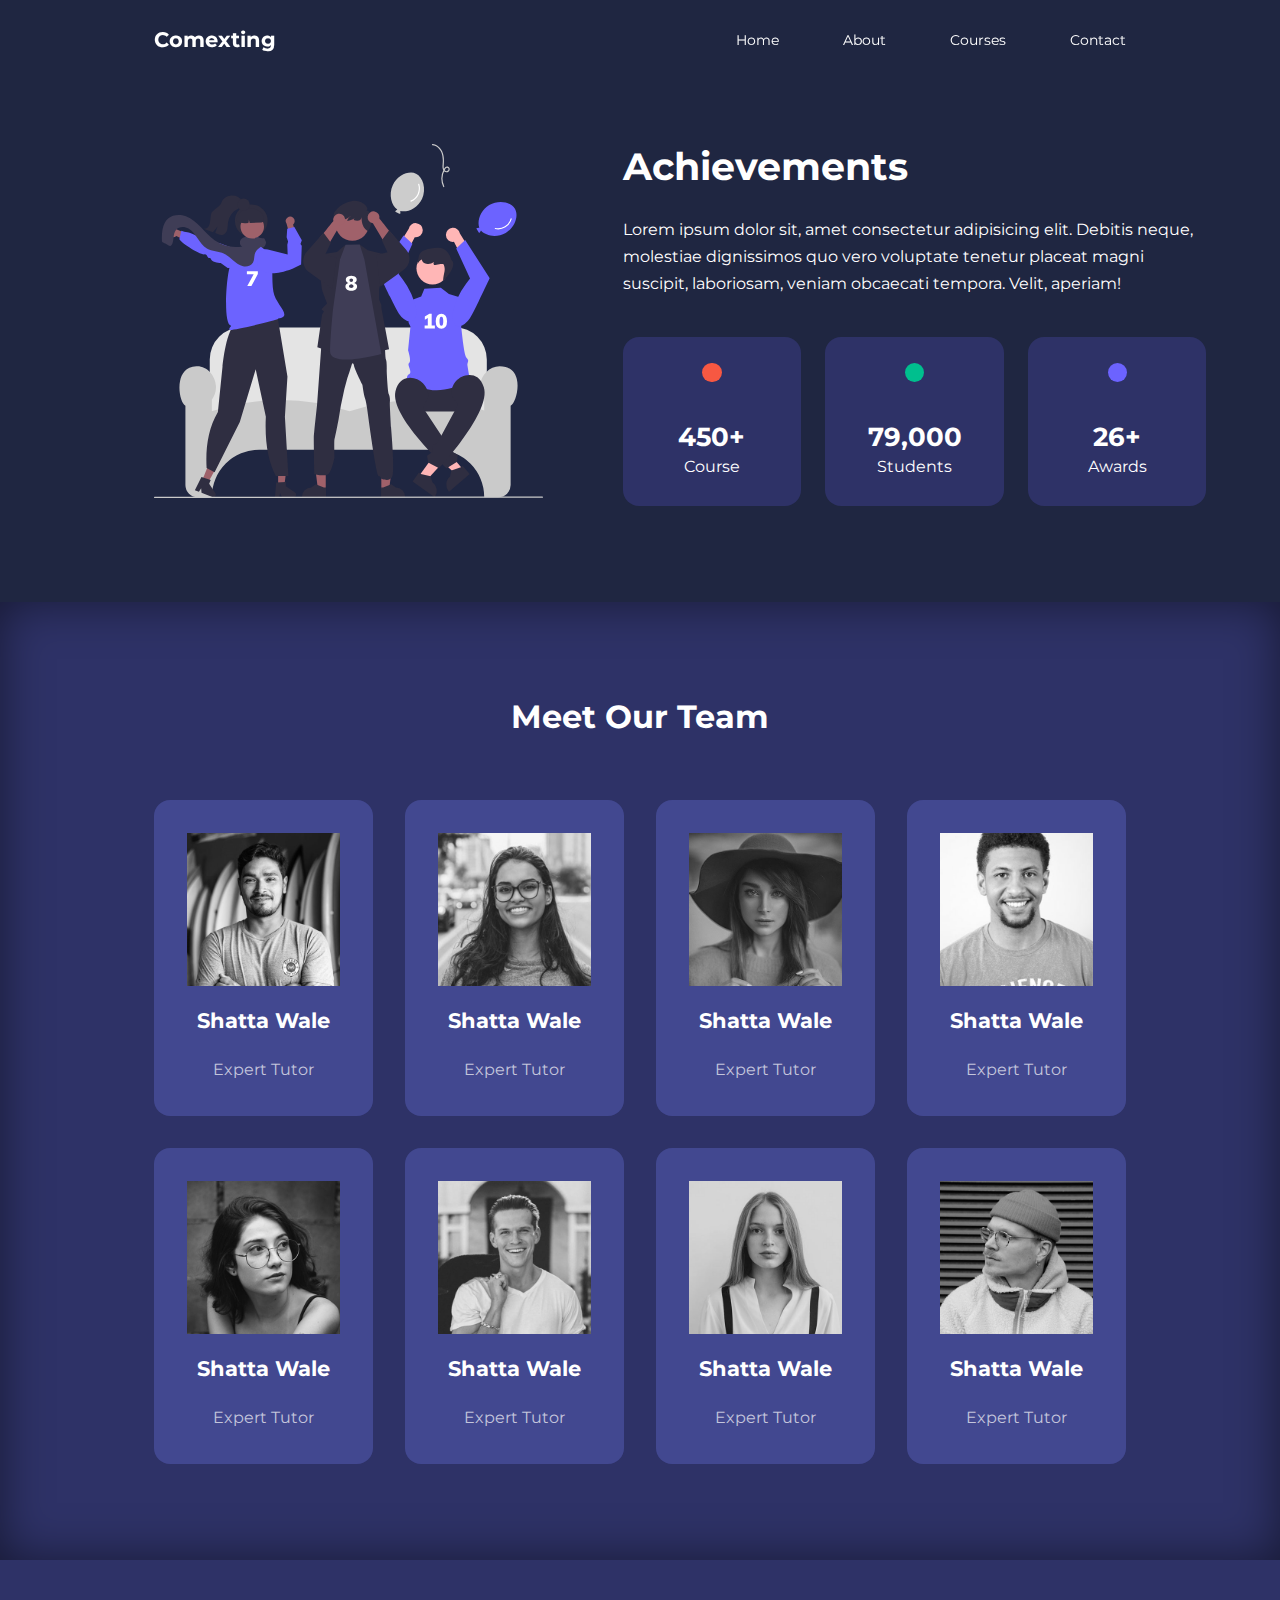
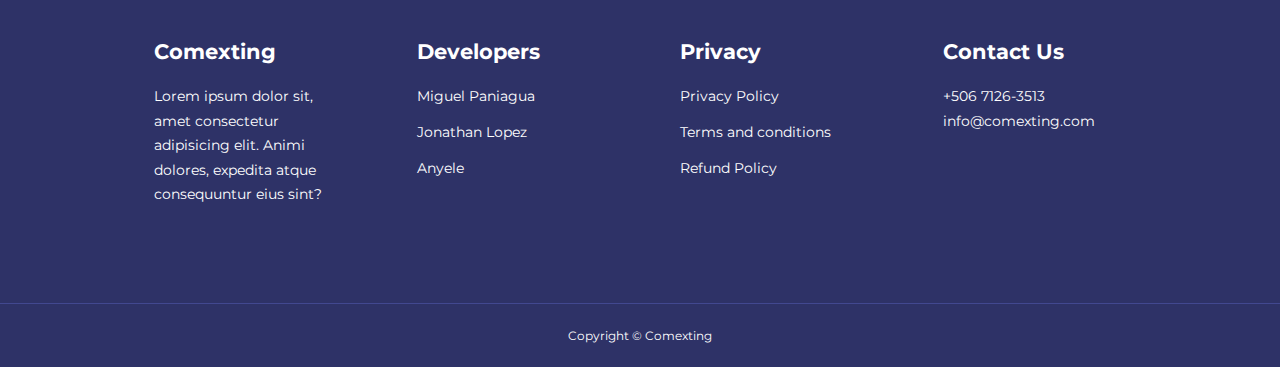
==== routes/about.html @ e9eec213 "Agregados" ====
<!DOCTYPE html>
<html lang="en">
<head>
    <meta charset="UTF-8">
    <meta http-equiv="X-UA-Compatible" content="IE=edge">
    <meta name="viewport" content="width=device-width, initial-scale=1.0">
    <title> Comexting | About </title>
    <!-- GOOGLE FONTS (MONTSERRAT) -->
    <link rel="preconnect" href="https://fonts.googleapis.com">
    <link rel="preconnect" href="https://fonts.gstatic.com" crossorigin>
    <link href="https://fonts.googleapis.com/css2?family=Montserrat:wght@300;400;500;600;700;800;900&display=swap" rel="stylesheet">
    <!-- INCONSCOUT CDN -->
    <link rel="stylesheet" href="https://unicons.iconscout.com/release/v4.0.0/css/line.css">
    <!-- CSS -->
    <link rel="stylesheet" href="../css/style.css">
    <link rel="stylesheet" href="../css/about.css">
</head>
<body>
    <!-- =========== START OF NAVBAR ============= -->
    <nav>
        <div class="container nav__container">
            <a href="index.html"><h4>Comexting</h4></a>
            <ul class="nav__menu">
                <li><a href="../index.html">Home</a></li>
                <li><a href="./routes/about.html">About</a></li>
                <li><a href="../routes/courses.html">Courses</a></li>
                <li><a href="../routes/contact.html">Contact</a></li>
            </ul>
            <!-- BUTTON OPEN -->
            <button id="open-menu-btn"><i class="uil uil-bars"></i></button>
            <!-- BUTTON CLOSE -->
            <button id="close-menu-btn"><i class="uil uil-multiply"></i></button>
        </div>
    </nav>
    <!-- =========== END OF NAVBAR ============= -->
    
    <!-- =========== START OF ACHIEVEMENTS ============= -->
    <section class="about__achievements">
        <div class="container about__achievements-container">
            <div class="about__achievements-left">
                <img src="../img/about achievements.svg" alt="Sobre">
            </div>
            <div class="about__achievements-right">
                <h1>Achievements</h1>
                <p>
                    Lorem ipsum dolor sit, amet consectetur adipisicing elit. Debitis neque, 
                    molestiae dignissimos quo vero voluptate tenetur placeat magni suscipit, 
                    laboriosam, veniam obcaecati tempora. Velit, aperiam!
                </p>
                <div class="achievements__cards">

                    <article class="achievements__card">
                        <span class="achievement__icon">
                            <i class="uil uil-video"></i>
                        </span>
                        <h3>450+</h3>
                        <p>Course</p>
                    </article>
                    
                    <article class="achievements__card">
                        <span class="achievement__icon">
                            <i class="uil uil-users-alt"></i>
                        </span>
                        <h3>79,000</h3>
                        <p>Students</p>
                    </article>
                    
                    <article class="achievements__card">
                        <span class="achievement__icon">
                            <i class="uil uil-trophy"></i>
                        </span>
                        <h3>26+</h3>
                        <p>Awards</p>
                    </article>
                    
                </div>
            </div>
        </div>
    </section>
    <!-- =========== END OF ACHIEVEMENTS ============= -->

    <!-- =========== START OF ABOUT TEAM ============= -->
    <section class="team">
        <h2>Meet Our Team</h2>
        <container class="container team__container">

            <article class="team__member">
                <div class="team__member-image">
                    <img src="../img/tm1.jpg" alt="Teacher">
                </div>
                <div class="team__member-info">
                    <h4>Shatta Wale</h4>
                    <p>Expert Tutor</p>
                </div>
                <div class="team__member-socials">
                    <a href="https://instagram.com" target="_blank"><i class="uil uil-instagram"></i></a>
                    <a href="https://twitter.com" target="_blank"><i class="uil uil-twitter-alt"></i></i></a>
                    <a href="https://linkedin.com" target="_blank"><i class="uil uil-linkedin-alt"></i></i></a>
                </div>
            </article>

            <article class="team__member">
                <div class="team__member-image">
                    <img src="../img/tm2.jpg" alt="Teacher">
                </div>
                <div class="team__member-info">
                    <h4>Shatta Wale</h4>
                    <p>Expert Tutor</p>
                </div>
                <div class="team__member-socials">
                    <a href="https://instagram.com" target="_blank"><i class="uil uil-instagram"></i></a>
                    <a href="https://twitter.com" target="_blank"><i class="uil uil-twitter-alt"></i></i></a>
                    <a href="https://linkedin.com" target="_blank"><i class="uil uil-linkedin-alt"></i></i></a>
                </div>
            </article>

            <article class="team__member">
                <div class="team__member-image">
                    <img src="../img/tm3.jpg" alt="Teacher">
                </div>
                <div class="team__member-info">
                    <h4>Shatta Wale</h4>
                    <p>Expert Tutor</p>
                </div>
                <div class="team__member-socials">
                    <a href="https://instagram.com" target="_blank"><i class="uil uil-instagram"></i></a>
                    <a href="https://twitter.com" target="_blank"><i class="uil uil-twitter-alt"></i></i></a>
                    <a href="https://linkedin.com" target="_blank"><i class="uil uil-linkedin-alt"></i></i></a>
                </div>
            </article>

            <article class="team__member">
                <div class="team__member-image">
                    <img src="../img/tm4.jpg" alt="Teacher">
                </div>
                <div class="team__member-info">
                    <h4>Shatta Wale</h4>
                    <p>Expert Tutor</p>
                </div>
                <div class="team__member-socials">
                    <a href="https://instagram.com" target="_blank"><i class="uil uil-instagram"></i></a>
                    <a href="https://twitter.com" target="_blank"><i class="uil uil-twitter-alt"></i></i></a>
                    <a href="https://linkedin.com" target="_blank"><i class="uil uil-linkedin-alt"></i></i></a>
                </div>
            </article>

            <article class="team__member">
                <div class="team__member-image">
                    <img src="../img/tm5.jpg" alt="Teacher">
                </div>
                <div class="team__member-info">
                    <h4>Shatta Wale</h4>
                    <p>Expert Tutor</p>
                </div>
                <div class="team__member-socials">
                    <a href="https://instagram.com" target="_blank"><i class="uil uil-instagram"></i></a>
                    <a href="https://twitter.com" target="_blank"><i class="uil uil-twitter-alt"></i></i></a>
                    <a href="https://linkedin.com" target="_blank"><i class="uil uil-linkedin-alt"></i></i></a>
                </div>
            </article>

            <article class="team__member">
                <div class="team__member-image">
                    <img src="../img/tm6.jpg" alt="Teacher">
                </div>
                <div class="team__member-info">
                    <h4>Shatta Wale</h4>
                    <p>Expert Tutor</p>
                </div>
                <div class="team__member-socials">
                    <a href="https://instagram.com" target="_blank"><i class="uil uil-instagram"></i></a>
                    <a href="https://twitter.com" target="_blank"><i class="uil uil-twitter-alt"></i></i></a>
                    <a href="https://linkedin.com" target="_blank"><i class="uil uil-linkedin-alt"></i></i></a>
                </div>
            </article>

            <article class="team__member">
                <div class="team__member-image">
                    <img src="../img/tm7.jpg" alt="Teacher">
                </div>
                <div class="team__member-info">
                    <h4>Shatta Wale</h4>
                    <p>Expert Tutor</p>
                </div>
                <div class="team__member-socials">
                    <a href="https://instagram.com" target="_blank"><i class="uil uil-instagram"></i></a>
                    <a href="https://twitter.com" target="_blank"><i class="uil uil-twitter-alt"></i></i></a>
                    <a href="https://linkedin.com" target="_blank"><i class="uil uil-linkedin-alt"></i></i></a>
                </div>
            </article>

            <article class="team__member">
                <div class="team__member-image">
                    <img src="../img/tm8.jpg" alt="Teacher">
                </div>
                <div class="team__member-info">
                    <h4>Shatta Wale</h4>
                    <p>Expert Tutor</p>
                </div>
                <div class="team__member-socials">
                    <a href="https://instagram.com" target="_blank"><i class="uil uil-instagram"></i></a>
                    <a href="https://twitter.com" target="_blank"><i class="uil uil-twitter-alt"></i></i></a>
                    <a href="https://linkedin.com" target="_blank"><i class="uil uil-linkedin-alt"></i></i></a>
                </div>
            </article>
        </container>
    </section>
    <!-- =========== END OF ABOUT TEAM ============= -->

    <!-- =========== START OF FOOTER ============= -->
    <footer>
        <div class="container footer__container">

            <div class="footer__1">
                <a href="../index.html" class="footer__logo"><h4>Comexting</h4></a>
                <p>
                    Lorem ipsum dolor sit, amet consectetur adipisicing elit. 
                    Animi dolores, expedita atque consequuntur eius sint?
                </p>
            </div>

            <div class="footer__2">
                <h4>Developers</h4>
                <ul class="permalinks">
                    <li><a href="www.miguel-paniagua.com">Miguel Paniagua</a></li>
                    <li><a href="www.jonathan-lopez.com">Jonathan Lopez</a></li>
                    <li><a href="www.Anyele.com">Anyele</a></li>
                </ul>
            </div>

            <div class="footer__3">
                <h4>Privacy</h4>
                <ul class="privacy">
                    <li><a href="#">Privacy Policy</a></li>
                    <li><a href="#">Terms and conditions</a></li>
                    <li><a href="#">Refund Policy</a></li>
                </ul>
            </div>

            <div class="footer__4">
                <h4>Contact Us</h4>
                <div>
                    <p>+506 7126-3513</p>
                    <p>info@comexting.com</p>
                </div>

                <ul class="footer__socials">
                    <li>
                        <a href="#"><i class="uil uil-facebook-f"></i></a>
                    </li>
                    <li>
                        <a href="#"><i class="uil uil-instagram-alt"></i></a>
                    </li>
                    <li>
                        <a href="#"><i class="uil uil-twitter"></i></a>
                    </li>
                    <li>
                        <a href="#"><i class="uil uil-linkedin-alt"></i></a>
                    </li>
                </ul>
            </div>
        </div>
        <div class="footer__copyright">
            <small>Copyright &copy; Comexting</small>
        </div>
    </footer>
    <!-- =========== END OF FOOTER ============= -->


    <!-- Scripts -->
    <script src="../js/main.js"></script>
</body>
</html>
---- css/style.css ----
*{
    margin: 0;
    padding: 0;
    border: 0;
    outline: 0;
    text-decoration: none;
    list-style: none;
    box-sizing: border-box;
}

:root{
    --color-primary: #6c63ff;
    --color-success: #00bf8e;
    --color-warning: #f7c94b;
    --color-danger: #f75842;
    --color-danger-variant: rgba(247, 88, 66, 0.4);
    --color-white: #fff;
    --color-light: rgba(255, 255, 255, 0.7);
    --color-black: #000;
    --color-bg: #1f2641;
    --color-bg1: #2e3267;
    --color-bg2: #424890;

    --container-width-lg: 76%;
    --container-width-md: 90%;
    --container-width-sm: 94%;

    --transition: all 400ms ease;
}

body{
    font-family: 'Montserrat', sans-serif;
    line-height: 1.7;
    color: var(--color-white);
    background: var(--color-bg);
}

.container{
    width: var(--container-width-lg);
    margin: 0 auto;
}

section{
    padding: 6rem 0;
}

section h2{
    text-align: center;
    margin-bottom: 4rem;
}

h1, h2, h3, h4, h5 {
    line-height: 1.2;
}

h1{
    font-size: 2.4rem;
}

h2{
    font-size: 2rem;
}

h3{
    font-size: 1.6rem;
}

h4{
    font-size: 1.3rem;
}

a{
    color: var(--color-white);

}

img {
    width: 100%;
    display: block;
    object-fit: cover;
}

.btn{
    display: inline-block;
    background: var(--color-white);
    color: var(--color-black);
    padding: 1rem 2rem;
    border: 1px solid transparent;
    font-weight: 500;
    transition: var(--transition);
}

.btn:hover{
    background: transparent;
    color: var(--color-white);
    border-color: var(--color-white);
}

.btn-primary{
    background: var(--color-danger);
    color: var(--color-white);
}

/* ========================= NAVBAR ====================== */
nav{
    background: transparent;
    width: 100vw;
    height: 5rem;
    position: fixed;
    top: 0;
    z-index: 11;
}

/* change navbar styles on scroll using javascript */
.window-scroll{
    background: var(--color-primary);
    box-shadow: 0 1rem 2rem rgba(0, 0, 0, 0.2);
    transition: var(--transition);
}

.nav__container{
    height: 100%;
    display: flex;
    justify-content: space-between;
    align-items: center;
}

nav button{
    display: none;
}

.nav__menu {
    display: flex;
    align-items: center;
    gap: 4rem;
}

.nav__menu a {
    font-size: 0.9rem;
    transition: var(--transition)
}

.nav__menu a:hover{
    color: var(--color-bg2);
}

/* ========================= HAEDER ====================== */

header{
    position: relative;
    top: 5rem;
    overflow: hidden;
    height: 70vh;
    margin-bottom: 5rem;
}

.header__container{
    display: grid;
    grid-template-columns: 1fr 1fr;
    align-items: center;
    gap: 5rem;
    height: 100%;
}

.header__left p{
    margin: 1rem 0 2.4rem;
}

/* ========================= CATEGORIES ====================== */

.categories{
    background: var(--color-bg1);
    height: 29rem;
}

.categories h1{
    line-height: 1;
    margin-bottom: 3rem;
}

.categories__container{
    display: grid;
    grid-template-columns: 40% 60%;
}

.categories__left{
    margin-left: 4rem;
}

.categories__left p{
    margin: 1rem 0 3rem;
}

.categories__right{
    display: grid;
    grid-template-columns: repeat(3, 1fr);
    gap: 1.2rem;
}

.category{
    background: var(--color-bg2);
    padding: 2rem;
    border-radius: 2rem;
    transition: var(--transition);
}

.category:hover{
    box-shadow: 0 3rem 3rem rgba(0, 0, 0, 0.3);
    z-index: 1;
}

.category:nth-child(2) .category__icon{
    background: var(--color-danger);
}
.category:nth-child(3) .category__icon{
    background: var(--color-success);
}
.category:nth-child(4) .category__icon{
    background: var(--color-warning);
}
.category:nth-child(5) .category__icon{
    background: var(--color-success);
}

.category__icon{
    background: var(--color-primary);
    padding: 0.7rem;
    border-radius: 0.9rem;
}

.category h5{
    margin: 2rem 0 1rem;
}

.category p {
    font-size: 0.85rem;
}

/* ========================= POPULAR COURSES ====================== */

.courses{
    margin-top: 10rem;
}

.courses__container{
    display: grid;
    grid-template-columns: repeat(3, 1fr);
    gap: 2rem;
}

.course{
    background: var(--color-bg1);
    text-align: center;
    border: 1px solid transparent;
    transition: var(--transition);
}

.course:hover{
    background: transparent;
    border-color: var(--color-primary);
}

.course__info{
    padding: 2rem;
}

.course__info p{
    margin: 1.2rem 0 2rem;
    font-size: 0.9rem;
}

/* ========================= FAQs ====================== */

.faqs {
    background: var(--color-bg1);
    box-shadow: inset 0 0 3rem rgba(0, 0, 0, 0.5);
}

.faqs__container{
    display: grid;
    grid-template-columns: 1fr 1fr;
    gap: 1rem;
}

.faq{
    padding: 2rem;
    display: flex;
    align-items: center;
    gap: 1.4rem;
    height: fit-content;
    background: var(--color-primary);
    cursor: pointer;
}

.faq h4{
    font-size: 1rem;
    line-height: 2.2;
}

.faq__icon{
    align-self: flex-start;
    font-size: 1.2rem;
}

.faq p{
    margin-top: 0.8rem;
    display: none;
}

.faq.open p{
    display: block;
}

/* ========================= TESTIMONIALS ====================== */

.testimonials__container{
    overflow-x: hidden;
    position: relative;
    margin-bottom: 5rem;
}

.testimonial{
    padding-top: 2rem;
}

.avatar{
    width: 6rem;
    height: 6rem;
    border-radius: 50%;
    overflow: hidden;
    margin: 0 auto 1rem;
    border: 1rem solid var(--color-bg1);
}

.testimonial__info{
    text-align: center;
}

.testimonial__body{
    background: var(--color-primary);
    padding: 2rem;
    margin-top: 3rem;
    position: relative;
}

.testimonial__body::before{
    content: "";
    display: block;
    background: linear-gradient(
    135deg,
    transparent, 
    var(--color-primary),
    var(--color-primary),
    var(--color-primary)
    );
    width: 3rem;
    height: 3rem;
    position: absolute;
    left: 50%;
    top: -1.5rem;
    transform: rotate(45deg);
}

/* ========================= FOOTER ====================== */
footer{
    background: var(--color-bg1);
    padding-top: 5rem;
    font-size: 0.9rem;
}

.footer__container{
    display: grid;
    grid-template-columns: repeat(4, 1fr);
    gap: 5rem;
}

.footer__container > div h4{
    margin-bottom: 1.2rem;
}

.footer__1 p {
    margin: 0rem 0 2rem;
}

footer ul li {
    margin-bottom: 0.7rem;
}

footer ul li a:hover{
    text-decoration: underline;
}

.footer__socials{
    display: flex;
    gap: 1rem;
    font-size: 1.2rem;
    margin-top: 2rem;
}

.footer__copyright{
    text-align: center;
    margin-top: 4rem;
    padding: 1.2rem 0;
    border-top: 1px solid var(--color-bg2);
}

/* ========================================= MEDIA QUERIES (TABLES) ============================== */
@media screen and (max-width: 1024px){

    .container{
        width: var(--container-width-md);
    }

    h1{
        font-size: 2.2rem;
    }

    h2{
        font-size: 1.7rem;
    }

    h3{
        font-size: 1.4rem;
    }

    h4{
        font-size: 1.2rem;
    }

    /* ======================================= NAVBAR ============================== */
    nav button{
        display: inline-block;
        background: transparent;
        font-size: 1.8rem;
        color: var(--color-white);
        cursor: pointer;
    }

    nav button#close-menu-btn{
        display: none;
    }

    .nav__menu{
        position: fixed;
        top: 5rem;
        right:5%;
        height: fit-content;
        width: 18rem;
        flex-direction: column;
        gap: 0;
        display: none;
    }

    .nav__menu li{
        width: 100%;
        height: 5.8rem;
        animation: animeNavItems 400ms linear forwards;
        transform-origin: top right;
        opacity: 0;
    }

    .nav__menu li:nth-child(2){
        animation-delay: 200ms;
    }

    .nav__menu li:nth-child(3){
        animation-delay: 400ms;
    }

    .nav__menu li:nth-child(4){
        animation-delay: 600ms;
    }



    @keyframes animeNavItems{
        0% {
            transform: rotateZ(-90deg);
        }
        100% {
            transform: rotateZ(0);
            opacity: 1;
        }
    }

    .nav__menu li a{
        background: var(--color-primary);
        box-shadow: -4rem 6rem 10rem rgba(0, 0, 0, 0.6);
        width: 100%;
        height: 100%;
        display: grid;
        place-items: center;
    }

    .nav__menu li a:hover{
        background: var(--color-bg2);
        color: var(--color-white);
    }

    /* ======================================= HEADER ============================== */
    .header{
        height: 52vh;
        margin-bottom: 4rem;
    }

    .header__container{
        gap: 0;
        padding-bottom: 3rem;
    }

    /* ======================================= CATEGORIES ============================== */
    .categories{
        height: auto;
    }

    .categories__container{
        grid-template-columns: 1fr;
        gap: 3rem;
    }

    .categories__left{
        margin-right: 0;
    }

    /* ======================================= POPULAR COURSES ============================== */
    .courses{
        margin-top: 0;
    }

    .courses__container{
        grid-template-columns: 1fr 1fr;
    }

    /* ======================================= FAQs ============================== */
    .faqs__container{
        grid-template-columns: 1fr;
    }

    .faq{
        padding: 1.5rem;
    }

    /* ======================================= FOOTER ============================== */
    .footer__container{
        grid-template-columns: 1fr 1fr;
    }
}

    /* ======================================= MEDIA QUERIES (PHONES) ============================== */
@media screen and ( max-width: 600px ){
    .container{
        width: var(--container-width-sm);
    }

        /* ======================================= NAVBAR ============================== */
        .nav__menu{
            right: 3%;
        }

        /* ======================================= HEADER ============================== */
        header{
            height: 100vh;
        }

        .header__container{
            grid-template-columns: 1fr;
            text-align: center;
            margin-top: -2rem;
        }

        .header__left p {
            margin-bottom: 1.3rem;
        }

        /* ======================================= CATEGORIES ============================== */
        .categories__right{
            grid-template-columns: 1fr 1fr;
            gap: 0.7rem;
        }
        
        .category{
            padding: 1rem;
            border-radius: 1rem;
        }
        
        .category__icon{
            margin-top: 4px;
            display: inline-block;
        }

        /* ======================================= POPULAR COURSES ============================== */
        .courses__container{
            grid-template-columns: 1fr;
        }

        /* ======================================= TESTIMONIALS ============================== */
        .testimonial__body{
            padding: 1.2rem;
        }

        /* ======================================= FOOTER ============================== */
        .footer__container{
            grid-template-columns: 1fr;
            text-align: center;
            gap: 2rem;
        }

        .footer__1 p{
            margin: 1rem auto;
        }

        .footer__socials{
            justify-content: center;
        }
}
---- css/about.css ----
/*-- =========== ACHIVEMENTS ============= --*/
.about__achievements{
    margin-top: 3rem;
}

.about__achievements-container{
    display: grid;
    grid-template-columns: 40% 60%;
    gap: 5rem;
}

.about__achievements-right > p{
    margin: 1.6rem 0 2.5rem;
}

.achievements__cards{
    display: grid;
    grid-template-columns: repeat(3, 1fr);
    gap: 1.5rem;
}

.achievements__card{
    background: var(--color-bg1);
    padding: 1.6rem;
    border-radius: 1rem;
    text-align: center;
    transition: var(--color-bg2);
}

.achievements__card:hover{
    background: var(--color-bg2);
    box-shadow: 0 3rem 3rem rgba(0, 0, 0, 0.3);
}

.achievement__icon{
    background: var(--color-danger);
    padding: 0.6rem;
    border-radius: 1rem;
    display: inline-block;
    margin-bottom: 2rem;
    font-size: 2rem;
}

.achievements__card:nth-child(2) 
.achievement__icon{
    background: var(--color-success);
}

.achievements__card:nth-child(3) 
.achievement__icon{
    background: var(--color-primary);
}

.achievement__card p{
    margin-top: 1rem;
}
/*-- =========== END ACHIVEMENTS ============= --*/

/*-- =========== TEAM ============= --*/
.team{
    background: var(--color-bg1);
    box-shadow: inset 0 0 3rem rgba(0, 0, 0, 0.5);
}

.team__container{
    display: grid;
    grid-template-columns: repeat(4, 1fr);
    gap: 2rem;
}

.team__member{
    background: var(--color-bg2);
    padding: 2rem;
    border: 1px solid transparent;
    border-radius: 1rem;
    transition: var(--transition);
    position: relative;
    overflow: hidden;
}

.team__member:hover{
    background: transparent;
    border-color: var(--color-primary);
}

.team__member-image img{
    filter: saturate(0);
}

.team__member:hover img{
    filter: saturate(1);
}

.team__member-info *{
    text-align: center;
    margin-top: 1.4rem;
}

.team__member-info p {
    color: var(--color-light);
}

.team__member-socials{
    position: absolute;
    top: 50%;
    transform: translateY(-50%);
    right: -100%;
    display: flex;
    flex-direction: column;
    background: var(--color-primary);
    border-radius: 1rem 0 0 1rem;
    box-shadow: -2rem 0 2rem rgba(0, 0, 0, 0.3);
    transition: var(--transition);
}

.team__member:hover 
.team__member-socials{
    right: 0;
}

.team__member-socials a {
    padding: 1rem;
}

/*-- =========== MEDIA QUERIES (TABLETS) ============= --*/
@media screen and (max-width: 1024px){
    .about__achievements{
        margin-top: 2rem;
    }

    .about__achievements-container{
        grid-template-columns: 1fr;
        gap: 4rem;
    }

    .about__achievements-left{
        width: 80%;
        margin: 0 auto;
    }

    .team__container{
        grid-template-columns: repeat(3, 1fr);
        gap: 1.5rem;
    }

    .team__member{
        padding: 1rem;
    }
}

/*-- =========== MEDIA QUERIES (MOBILE) ============= --*/
@media screen and (max-width: 600px){
    .achievements__cards{
        grid-template-columns: 1fr 1fr;
        gap: 0.7rem;
    }

    .team__container{
        grid-template-columns: 1fr 1fr;
        gap: 0.7rem;
    }

    .team__member{
        padding: 0;
    }

    .team__member p {
        margin-bottom: 1.5rem;
    }
}
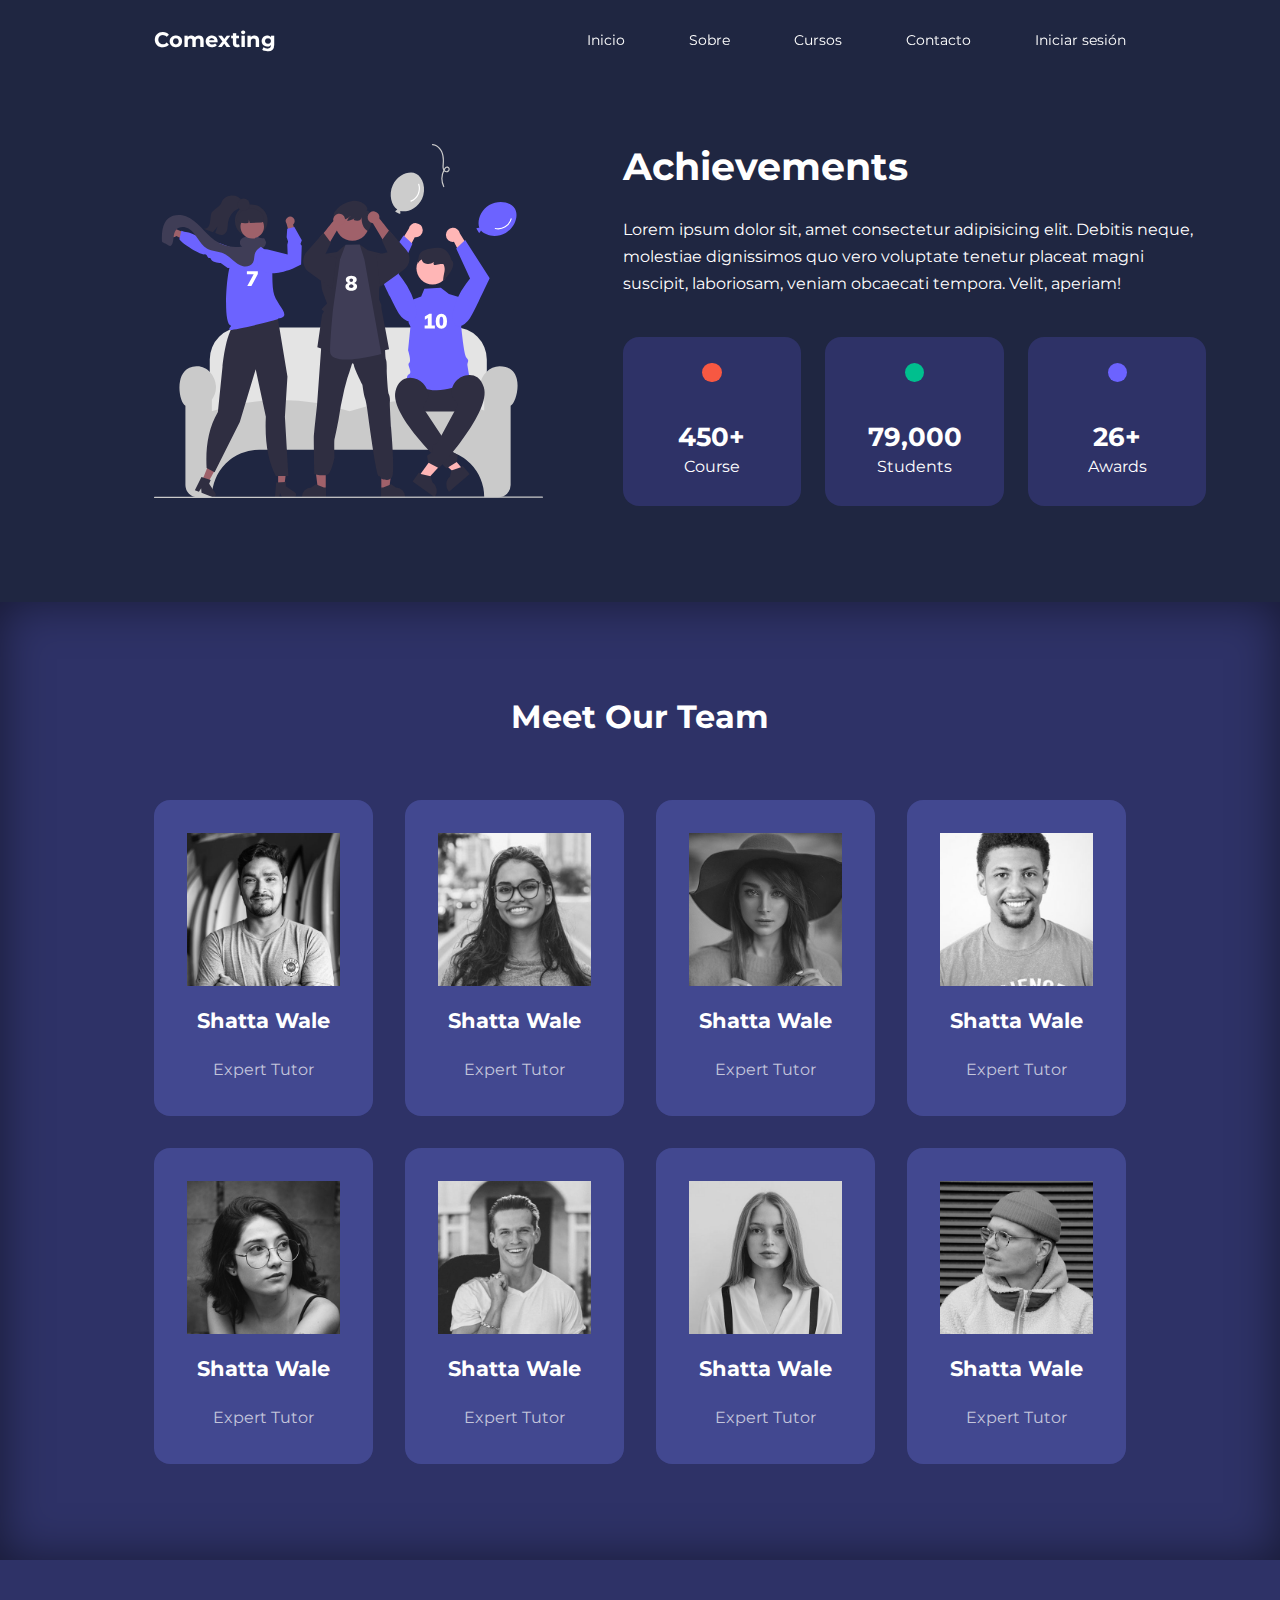
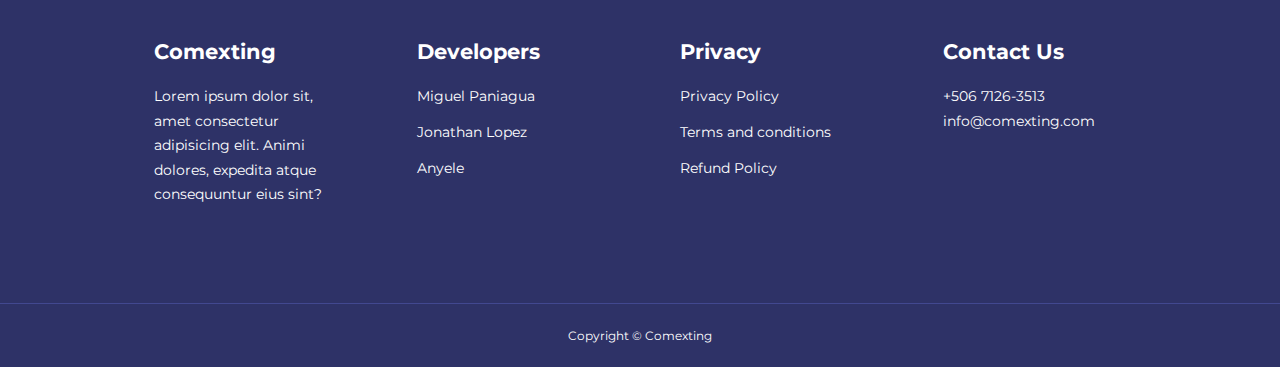
==== commit 9ec273cf: "Detalles" ====
--- a/routes/about.html
+++ b/routes/about.html
@@ -21,10 +21,11 @@
         <div class="container nav__container">
             <a href="index.html"><h4>Comexting</h4></a>
             <ul class="nav__menu">
-                <li><a href="../index.html">Home</a></li>
-                <li><a href="./routes/about.html">About</a></li>
-                <li><a href="../routes/courses.html">Courses</a></li>
-                <li><a href="../routes/contact.html">Contact</a></li>
+                <li><a href="../index.html">Inicio</a></li>
+                <li><a href="../routes/about.html">Sobre</a></li>
+                <li><a href="../routes/courses.html">Cursos</a></li>
+                <li><a href="../routes/contact.html">Contacto</a></li>
+                <li><a href="./routes/login.html">Iniciar sesión</a></li>
             </ul>
             <!-- BUTTON OPEN -->
             <button id="open-menu-btn"><i class="uil uil-bars"></i></button>
--- a/css/style.css
+++ b/css/style.css
@@ -142,6 +142,14 @@
 
 .nav__menu a:hover{
     color: var(--color-bg2);
+}
+
+nav ul .session{
+    background: var(--color-success);
+    border: 1px solid transparent;
+    transition: var(--transition);
+    border-radius: 1px;
+
 }
 
 /* ========================= HAEDER ====================== */
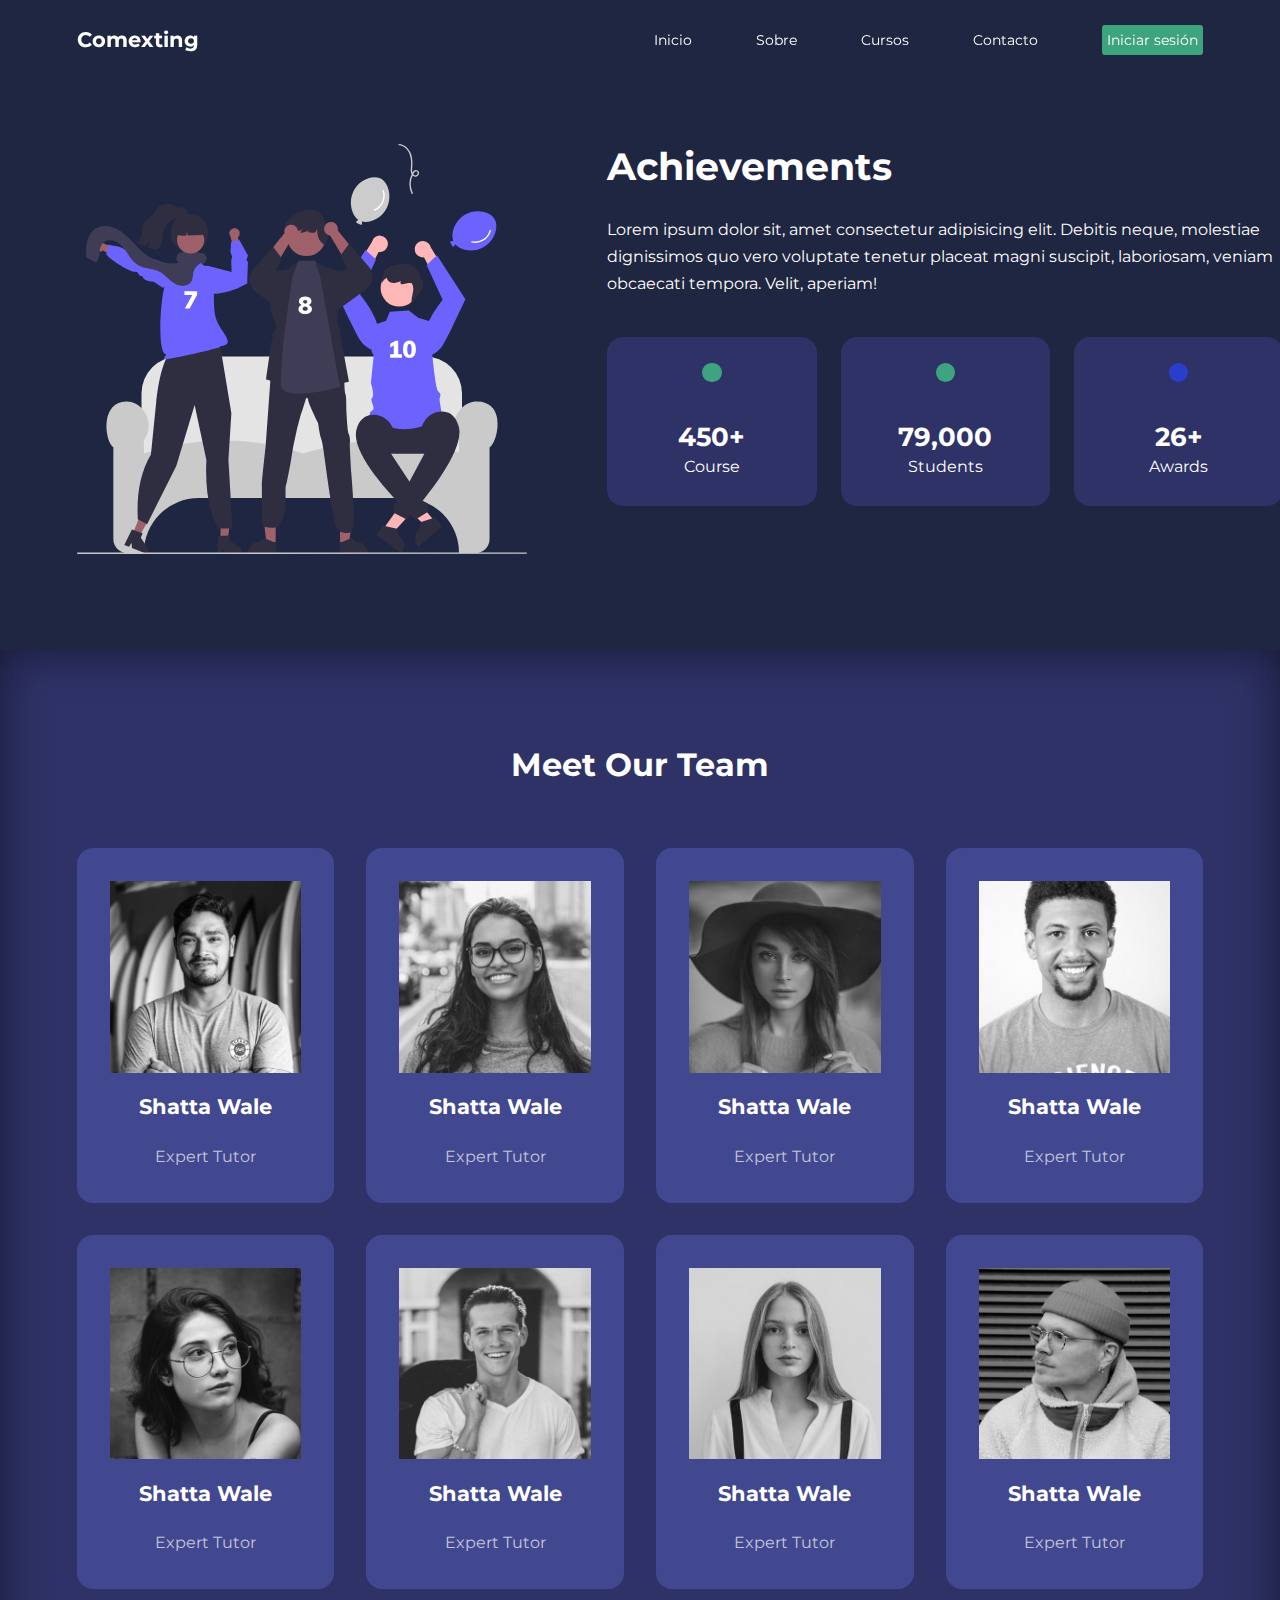
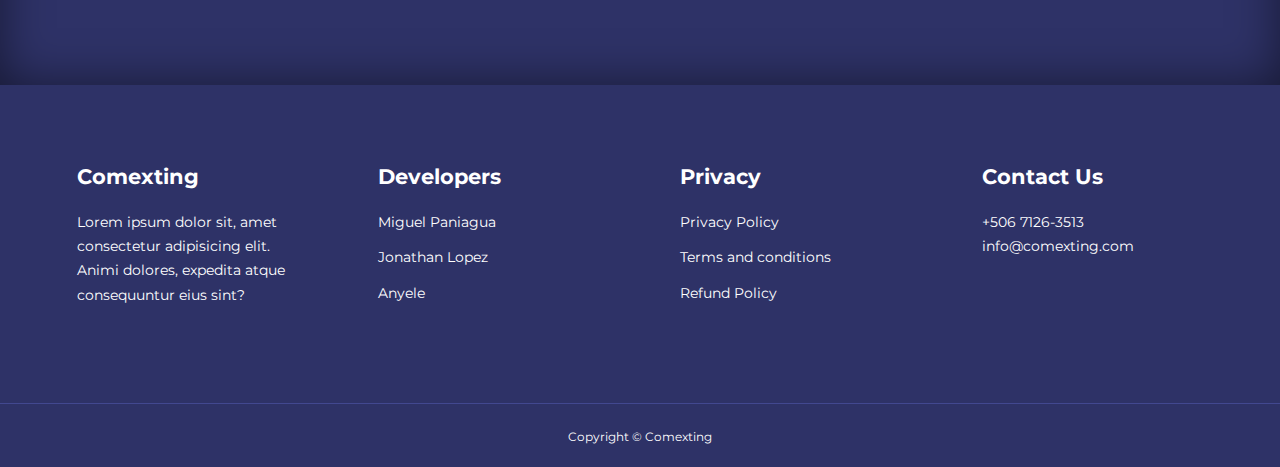
==== commit d1d9ad22: "Colaboracion" ====
--- a/routes/about.html
+++ b/routes/about.html
@@ -25,7 +25,7 @@
                 <li><a href="../routes/about.html">Sobre</a></li>
                 <li><a href="../routes/courses.html">Cursos</a></li>
                 <li><a href="../routes/contact.html">Contacto</a></li>
-                <li><a href="./routes/login.html">Iniciar sesión</a></li>
+                <li class="session"><a class="session_a" href="../routes/login.html">Iniciar sesión</a></li>
             </ul>
             <!-- BUTTON OPEN -->
             <button id="open-menu-btn"><i class="uil uil-bars"></i></button>
--- a/css/style.css
+++ b/css/style.css
@@ -9,10 +9,10 @@
 }
 
 :root{
-    --color-primary: #6c63ff;
-    --color-success: #00bf8e;
+    --color-primary: #2a3ecd;
+    --color-success: #3ea480 ;
     --color-warning: #f7c94b;
-    --color-danger: #f75842;
+    --color-danger: #3ea480 ;
     --color-danger-variant: rgba(247, 88, 66, 0.4);
     --color-white: #fff;
     --color-light: rgba(255, 255, 255, 0.7);
@@ -21,7 +21,7 @@
     --color-bg1: #2e3267;
     --color-bg2: #424890;
 
-    --container-width-lg: 76%;
+    --container-width-lg: 88%;
     --container-width-md: 90%;
     --container-width-sm: 94%;
 
@@ -88,6 +88,7 @@
     border: 1px solid transparent;
     font-weight: 500;
     transition: var(--transition);
+    border-radius: 2px;
 }
 
 .btn:hover{
@@ -140,16 +141,22 @@
     transition: var(--transition)
 }
 
-.nav__menu a:hover{
-    color: var(--color-bg2);
-}
-
 nav ul .session{
     background: var(--color-success);
     border: 1px solid transparent;
     transition: var(--transition);
-    border-radius: 1px;
-
+    border-radius: 3px;
+    border-left-width: 5px;
+    border-right-width: 5px;
+    cursor: pointer;
+}
+
+nav ul .session .session_a:hover{
+    color: var(--color-white);
+}
+
+nav ul .session:hover{
+    background: var(--color-primary);
 }
 
 /* ========================= HAEDER ====================== */
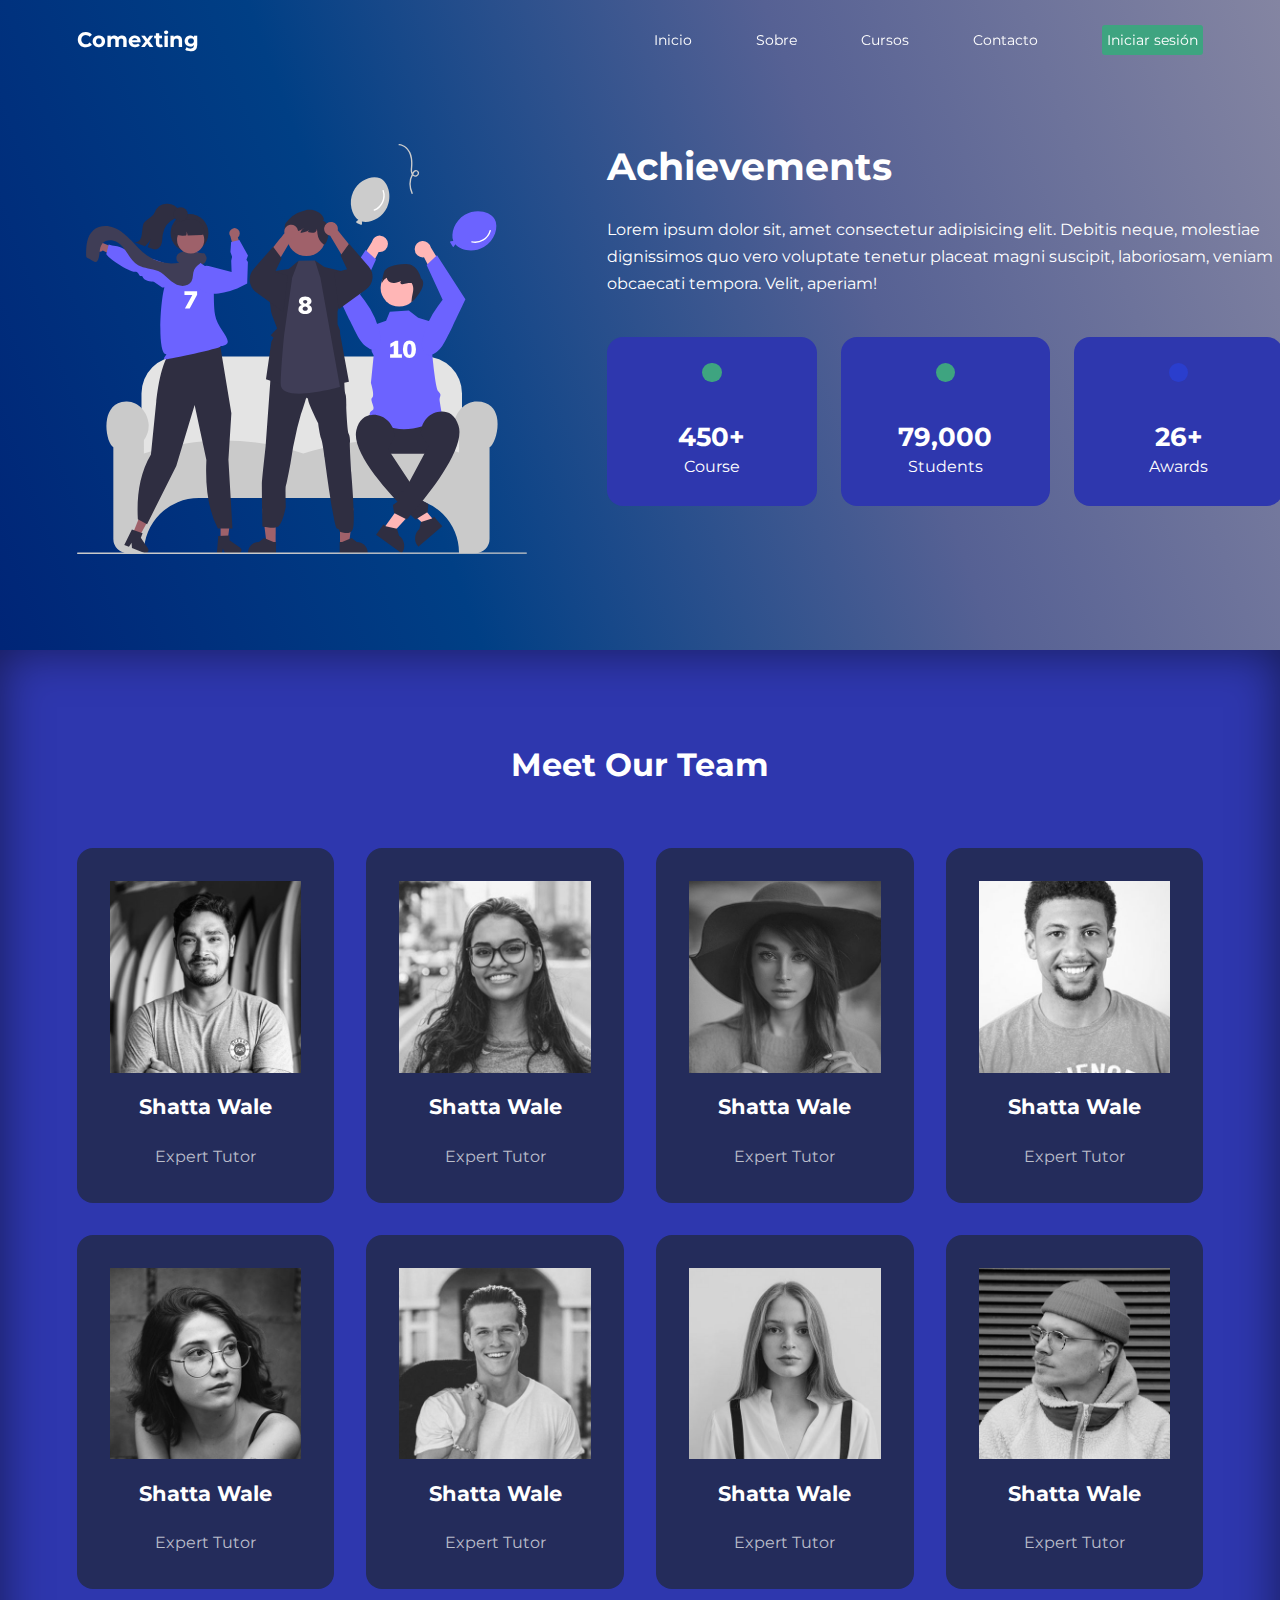
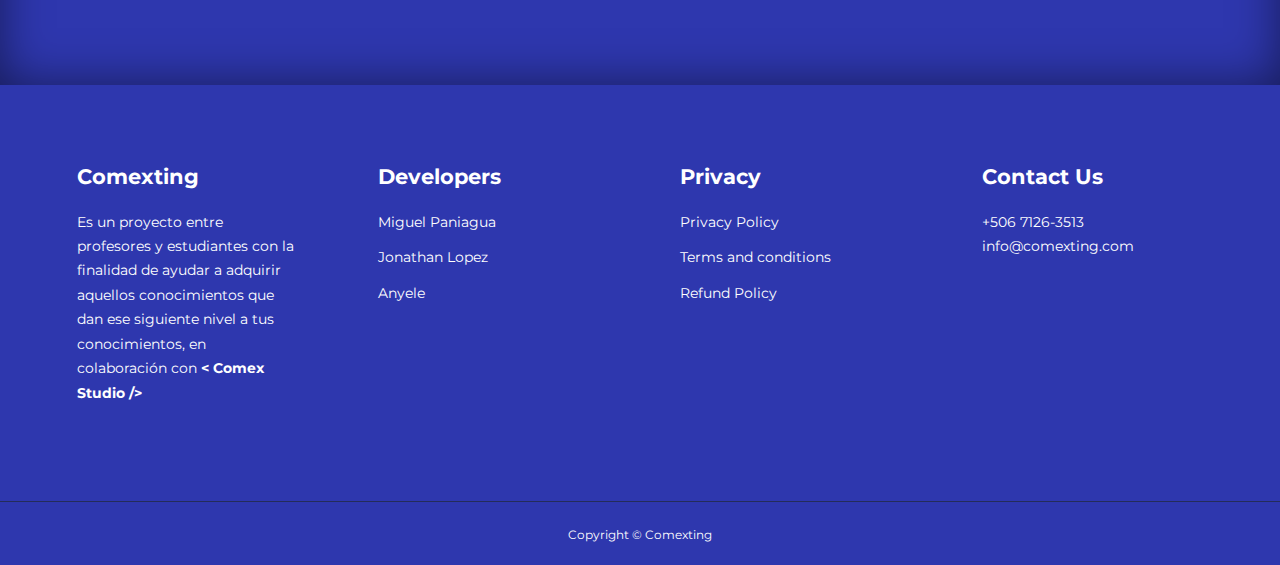
==== commit 426a0cd1: "Swipert" ====
--- a/routes/about.html
+++ b/routes/about.html
@@ -215,8 +215,9 @@
             <div class="footer__1">
                 <a href="../index.html" class="footer__logo"><h4>Comexting</h4></a>
                 <p>
-                    Lorem ipsum dolor sit, amet consectetur adipisicing elit. 
-                    Animi dolores, expedita atque consequuntur eius sint?
+                    Es un proyecto entre profesores y estudiantes con la finalidad de ayudar a adquirir aquellos 
+                    conocimientos que dan ese siguiente nivel a tus conocimientos, en colaboración con
+                    <span><a target="_blank" href="https://comexstudio.com/"><strong> < Comex Studio /> </strong></a></span>
                 </p>
             </div>
 
--- a/css/style.css
+++ b/css/style.css
@@ -17,9 +17,9 @@
     --color-white: #fff;
     --color-light: rgba(255, 255, 255, 0.7);
     --color-black: #000;
-    --color-bg: #1f2641;
-    --color-bg1: #2e3267;
-    --color-bg2: #424890;
+    --color-bg:linear-gradient(250deg, #8485a2 0, #566194 25%, #003f85 50%, #002376 75%, #000368 100%);
+    --color-bg1: #2e37ae;
+    --color-bg2: #242c5b;
 
     --container-width-lg: 88%;
     --container-width-md: 90%;
@@ -100,6 +100,10 @@
 .btn-primary{
     background: var(--color-danger);
     color: var(--color-white);
+}
+
+.color_parrafos{
+    color: var(--color-danger);
 }
 
 /* ========================= NAVBAR ====================== */
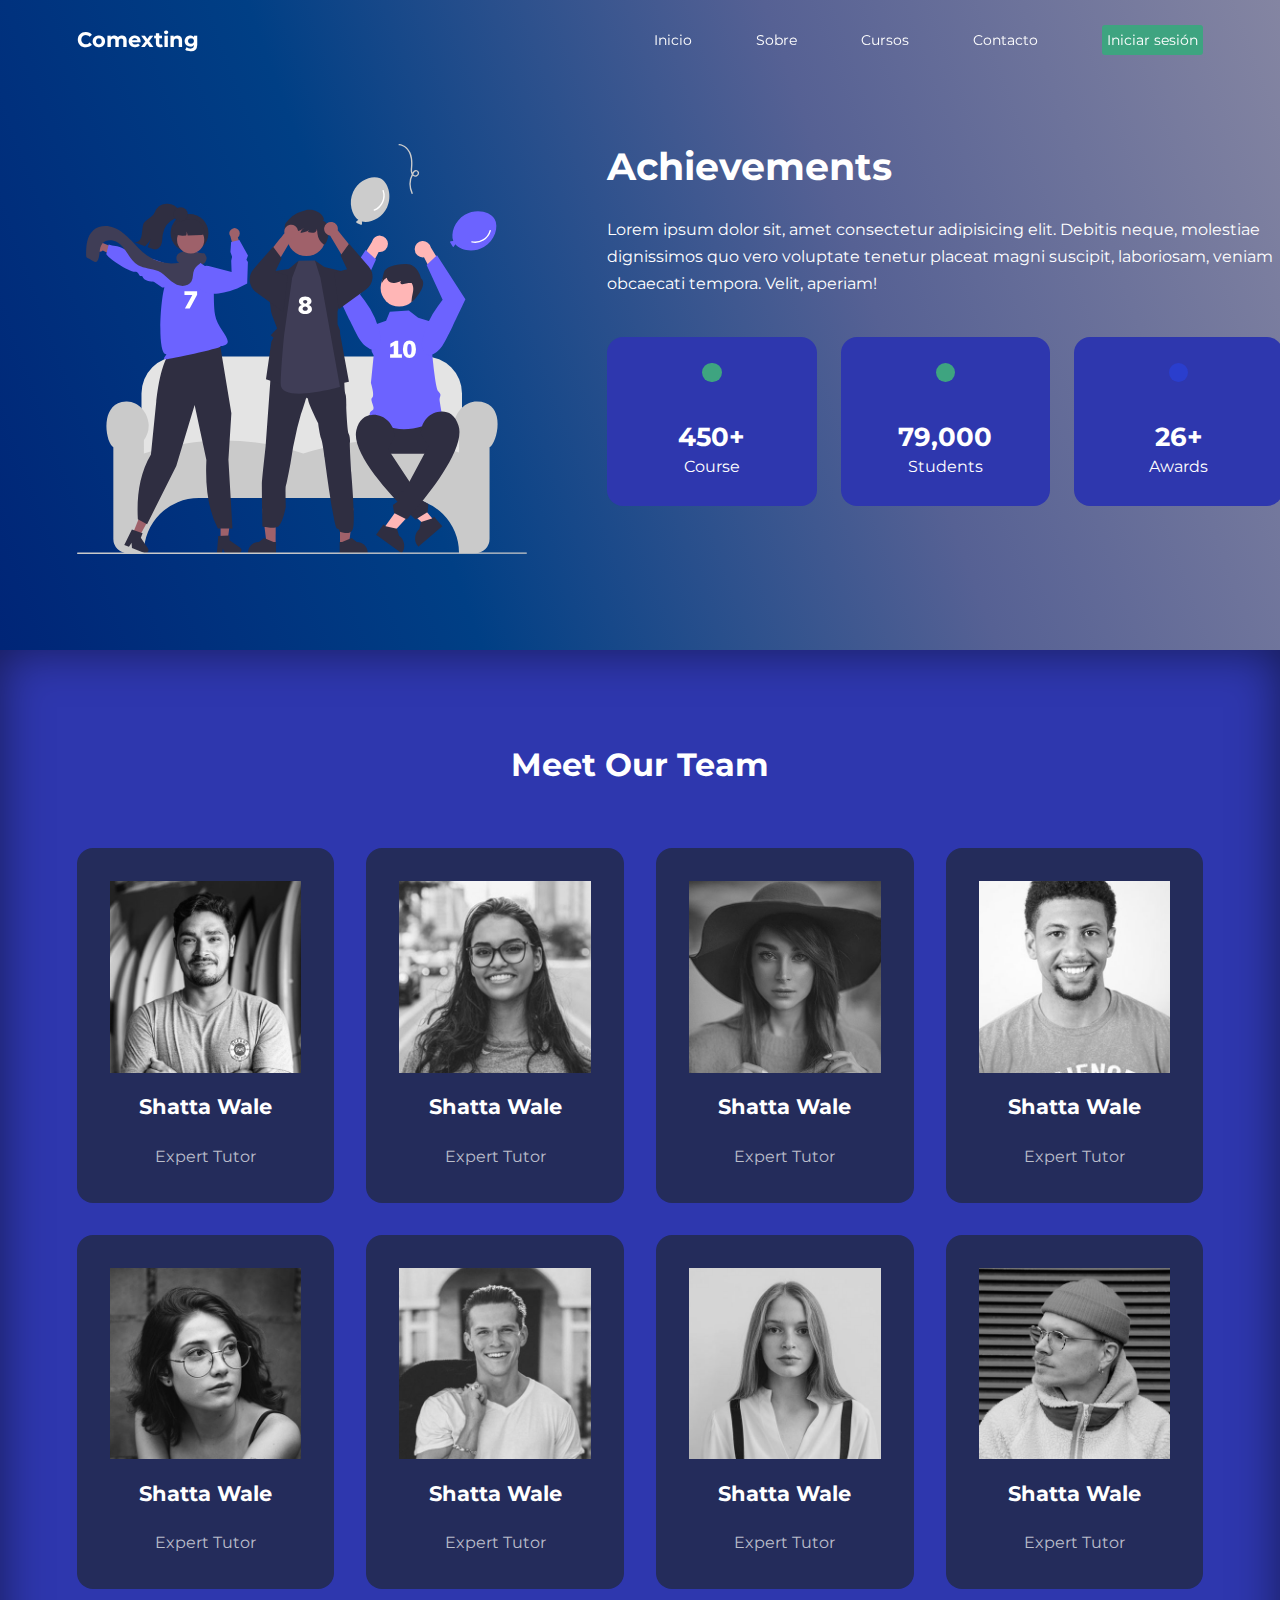
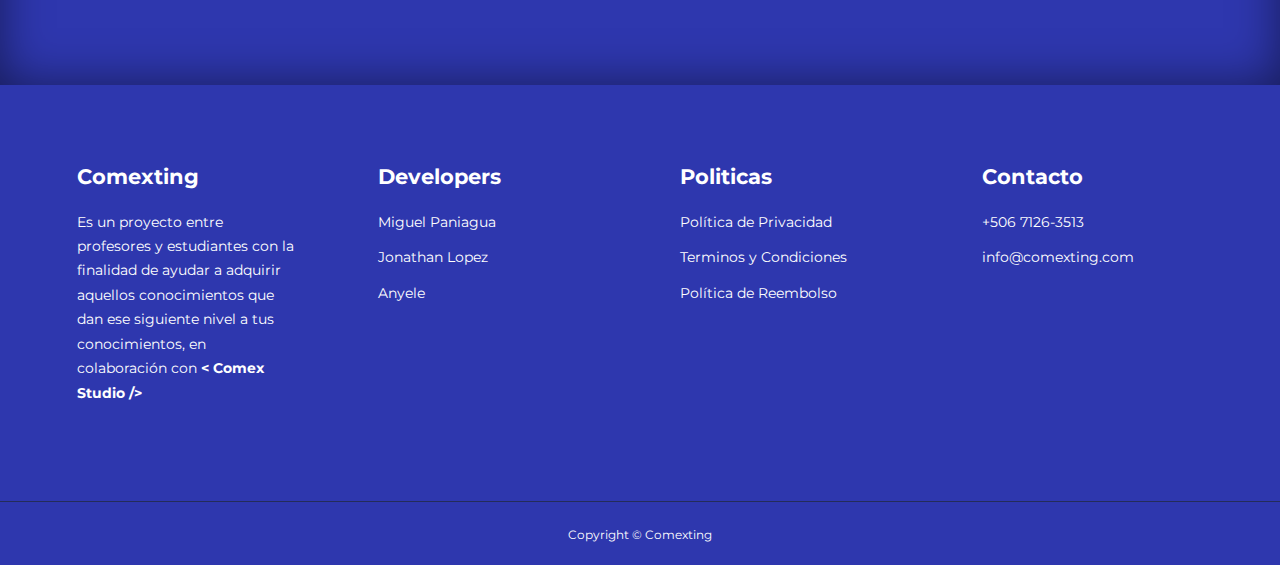
==== commit d7e3f0d2: "Terminos y Condiciones" ====
--- a/routes/about.html
+++ b/routes/about.html
@@ -231,20 +231,20 @@
             </div>
 
             <div class="footer__3">
-                <h4>Privacy</h4>
+                <h4>Politicas</h4>
                 <ul class="privacy">
-                    <li><a href="#">Privacy Policy</a></li>
-                    <li><a href="#">Terms and conditions</a></li>
-                    <li><a href="#">Refund Policy</a></li>
+                    <li><a href="./routes/privacy/privacy-policy.html">Política de Privacidad</a></li>
+                    <li><a href="./routes/privacy/terms-and-conditios.html">Terminos y Condiciones</a></li>
+                    <li><a href="./routes/privacy/refund-policy.html">Política de Reembolso</a></li>
                 </ul>
             </div>
 
             <div class="footer__4">
-                <h4>Contact Us</h4>
-                <div>
-                    <p>+506 7126-3513</p>
-                    <p>info@comexting.com</p>
-                </div>
+                <h4>Contacto</h4>
+                <ul>
+                    <li><a href="tel:+50671263513">+506 7126-3513</a></li>
+                    <li><a href="mailto:info@comexting.com">info@comexting.com</a></li>
+                </ul>
 
                 <ul class="footer__socials">
                     <li>
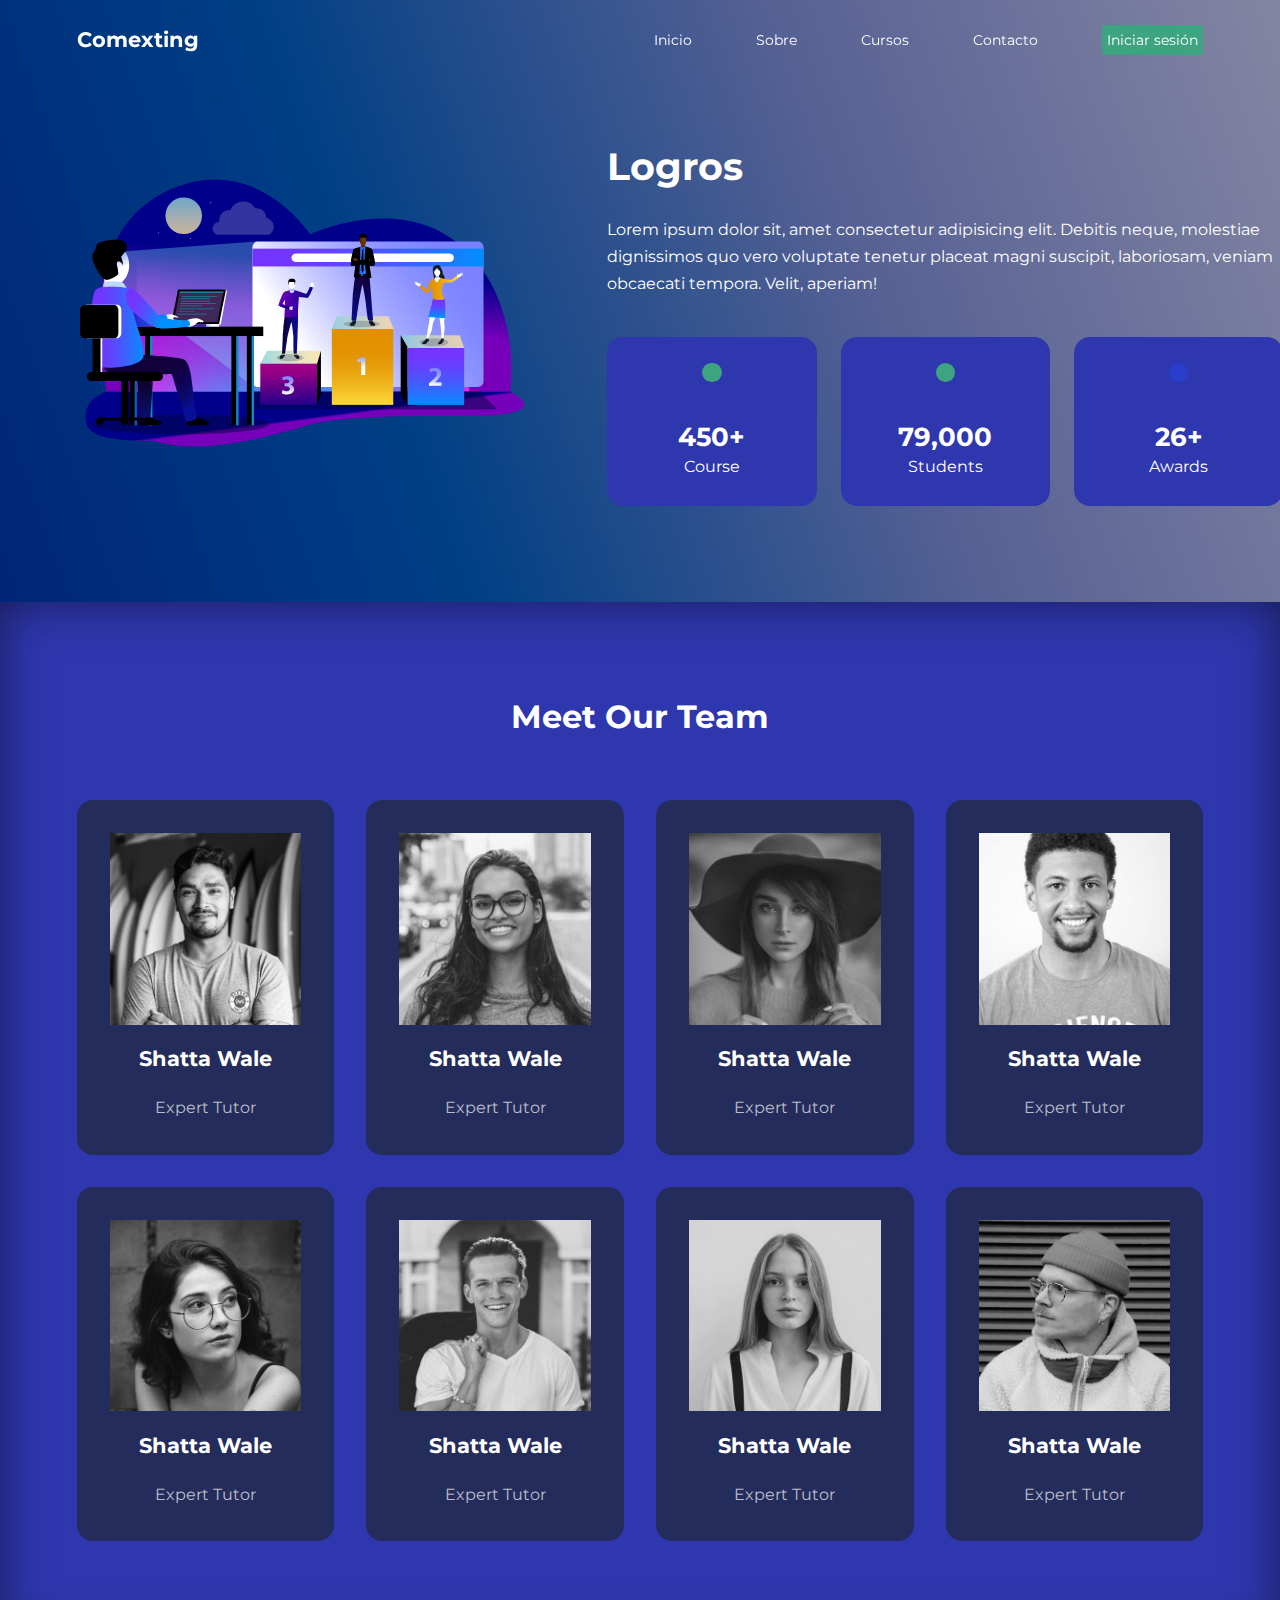
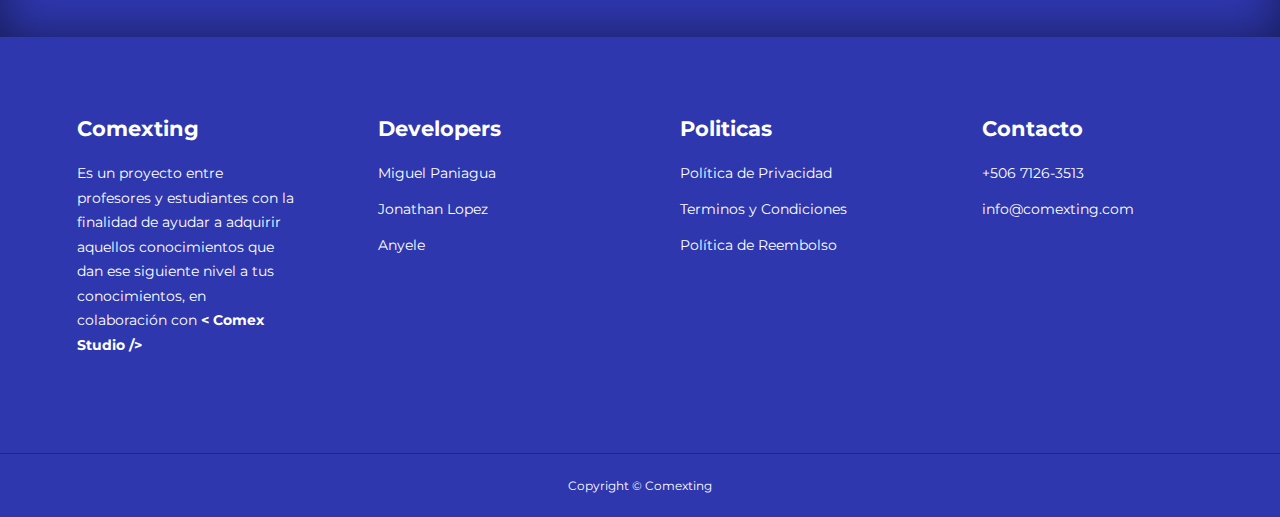
==== commit 95cfd2b2: "Avance" ====
--- a/routes/about.html
+++ b/routes/about.html
@@ -39,10 +39,10 @@
     <section class="about__achievements">
         <div class="container about__achievements-container">
             <div class="about__achievements-left">
-                <img src="../img/about achievements.svg" alt="Sobre">
+                <img src="../img/logros.svg" alt="Sobre">
             </div>
             <div class="about__achievements-right">
-                <h1>Achievements</h1>
+                <h1>Logros</h1>
                 <p>
                     Lorem ipsum dolor sit, amet consectetur adipisicing elit. Debitis neque, 
                     molestiae dignissimos quo vero voluptate tenetur placeat magni suscipit, 
--- a/css/style.css
+++ b/css/style.css
@@ -565,6 +565,13 @@
     }
 }
 
+    /* ======================================= MEDIA QUERIES (PHONES 300px) ============================== */
+@media screen and ( max-width: 300px ){
+    .header__container{
+        margin-top: 1px;
+    }
+}
+
     /* ======================================= MEDIA QUERIES (PHONES) ============================== */
 @media screen and ( max-width: 600px ){
     .container{
@@ -584,7 +591,7 @@
         .header__container{
             grid-template-columns: 1fr;
             text-align: center;
-            margin-top: -2rem;
+            margin-top: 1px;
         }
 
         .header__left p {
